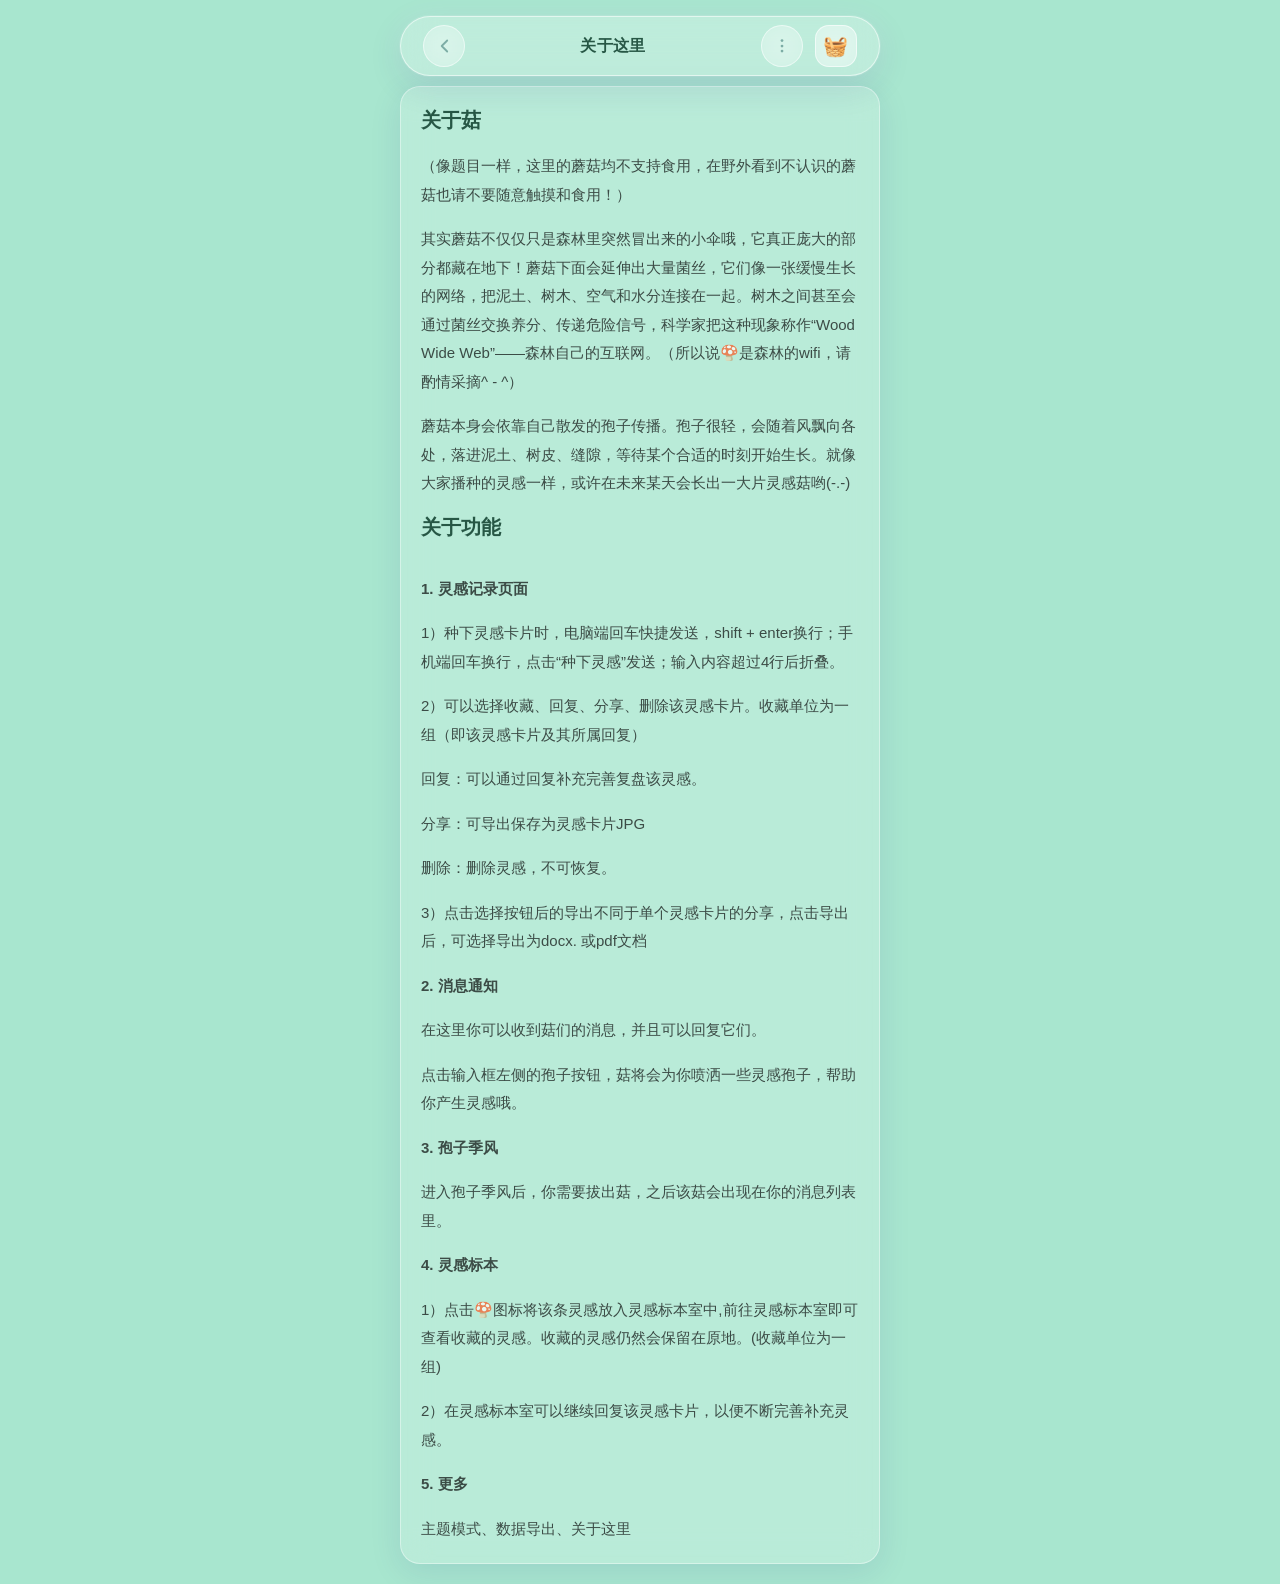
==== content-about-forest.html @ 81cb2e88 "Initial commit" ====
<!DOCTYPE html>
<html lang="zh-CN">
<head>
    <meta charset="UTF-8">
    <meta name="viewport" content="width=device-width, initial-scale=1.0">
    <title>请勿食用此蘑菇 - 关于这里</title>
    <script src="scripts/script-theme.js"></script>
    <link rel="stylesheet" href="styles/style-global.css">
    <link rel="stylesheet" href="styles/style-ideas.css">
    <link rel="stylesheet" href="styles/style-wave-transition.css?v=222">
</head>
<body data-back-href="content-ideas.html">
    <div class="topbar" id="topbar">
        <div class="topbar-left">
            <button class="topbar-btn" id="back-btn" aria-label="返回" type="button"><svg width="28" height="28" viewBox="0 0 48 48" fill="none" xmlns="http://www.w3.org/2000/svg" aria-hidden="true" focusable="false"><path d="M31 36L19 24L31 12" stroke="currentColor" stroke-width="4" stroke-linecap="round" stroke-linejoin="round"/></svg></button>
        </div>
        <div class="topbar-center">
            <div class="topbar-title">关于这里</div>
        </div>
        <div class="topbar-right">
            <button class="more-btn" id="more-btn" aria-label="更多" type="button"><span class="more-icon" aria-hidden="true"></span></button>
            <div class="basket-wrapper" id="basket-wrapper">
                <button class="basket-btn" id="basket-btn" aria-label="篮子" type="button">🧺</button>
                <div class="basket-menu" id="basket-menu">
                    <button class="basket-item" id="basket-messages" aria-label="消息通知" type="button">🔔<span class="green-dot" id="dot-messages"></span></button>
                    <button class="basket-item" id="basket-storm" aria-label="孢子季风" type="button">🌪️</button>
                    <button class="basket-item" id="basket-favorites" aria-label="灵感标本室" type="button">🍄</button>
                </div>
            </div>
        </div>
    </div>
    <div class="container glass-container about-container">
        <div class="about-title">关于菇</div>
        <div class="about-body">
            <div class="about-paragraph">（像题目一样，这里的蘑菇均不支持食用，在野外看到不认识的蘑菇也请不要随意触摸和食用！）</div>
            <div class="about-paragraph">其实蘑菇不仅仅只是森林里突然冒出来的小伞哦，它真正庞大的部分都藏在地下！蘑菇下面会延伸出大量菌丝，它们像一张缓慢生长的网络，把泥土、树木、空气和水分连接在一起。树木之间甚至会通过菌丝交换养分、传递危险信号，科学家把这种现象称作“Wood Wide Web”——森林自己的互联网。（所以说🍄是森林的wifi，请酌情采摘^ - ^）</div>
            <div class="about-paragraph">蘑菇本身会依靠自己散发的孢子传播。孢子很轻，会随着风飘向各处，落进泥土、树皮、缝隙，等待某个合适的时刻开始生长。就像大家播种的灵感一样，或许在未来某天会长出一大片灵感菇哟(-.-)</div>
            <div class="about-title">关于功能</div>
            <div class="about-paragraph"><strong>1. 灵感记录页面</strong></div>
            <div class="about-paragraph">1）种下灵感卡片时，电脑端回车快捷发送，shift + enter换行；手机端回车换行，点击“种下灵感”发送；输入内容超过4行后折叠。</div>
            <div class="about-paragraph">2）可以选择收藏、回复、分享、删除该灵感卡片。收藏单位为一组（即该灵感卡片及其所属回复）</div>
            <div class="about-paragraph">回复：可以通过回复补充完善复盘该灵感。</div>
            <div class="about-paragraph">分享：可导出保存为灵感卡片JPG</div>
            <div class="about-paragraph">删除：删除灵感，不可恢复。</div>
            <div class="about-paragraph">3）点击选择按钮后的导出不同于单个灵感卡片的分享，点击导出后，可选择导出为docx. 或pdf文档</div>
            <div class="about-paragraph"><strong>2. 消息通知</strong></div>
            <div class="about-paragraph">在这里你可以收到菇们的消息，并且可以回复它们。</div>
            <div class="about-paragraph">点击输入框左侧的孢子按钮，菇将会为你喷洒一些灵感孢子，帮助你产生灵感哦。</div>
            <div class="about-paragraph"><strong>3. 孢子季风</strong></div>
            <div class="about-paragraph">进入孢子季风后，你需要拔出菇，之后该菇会出现在你的消息列表里。</div>
            <div class="about-paragraph"><strong>4. 灵感标本</strong></div>
            <div class="about-paragraph">1）点击🍄图标将该条灵感放入灵感标本室中,前往灵感标本室即可查看收藏的灵感。收藏的灵感仍然会保留在原地。(收藏单位为一组)</div>
            <div class="about-paragraph">2）在灵感标本室可以继续回复该灵感卡片，以便不断完善补充灵感。</div>
            <div class="about-paragraph"><strong>5. 更多</strong></div>
            <div class="about-paragraph">主题模式、数据导出、关于这里</div>
        </div>
    </div>
    <div class="drawer-overlay" id="drawer-overlay"></div>
    <div class="drawer" id="drawer" aria-hidden="true">
        <div class="drawer-header">
            <div class="drawer-title">更多</div>
            <button class="drawer-close" id="drawer-close" aria-label="关闭" type="button">×</button>
        </div>
        <div class="drawer-content">
            <button class="drawer-item" type="button" data-drawer-action="theme">主题模式</button>
            <button class="drawer-item" type="button" data-drawer-action="export">数据导出</button>
            <button class="drawer-item" type="button" data-drawer-action="about">关于这里</button>
        </div>
        <div class="drawer-panel" id="drawer-panel"></div>
    </div>
    <script src="scripts/script-storage-api.js"></script>
    <script src="scripts/script-ideas-shell.js"></script>
    <script src="scripts/script-wave-transition.js?v=222"></script>
    <script src="scripts/script-transition.js"></script>
</body>
</html>
---- styles/style-global.css ----
@import url('variables.css');

html {
    background-color: var(--mint-green);
    -webkit-text-size-adjust: 100%;
    text-size-adjust: 100%;
}

* {
    box-sizing: border-box;
    margin: 0;
    padding: 0;
    -webkit-tap-highlight-color: transparent;
}

body {
    font-family: var(--font-family-base);
    background-color: var(--mint-green);
    color: var(--text-color);
    overflow-x: hidden;
    min-height: 100vh;
    display: flex;
    flex-direction: column;
    align-items: center;
}

@media (pointer: coarse) {
    input,
    textarea,
    select {
        font-size: 16px;
    }
}

@supports (-webkit-touch-callout: none) {
    input,
    textarea,
    select {
        font-size: 16px;
    }
}

.container {
    width: 100%;
    max-width: 480px; /* 移动端适配 */
    min-height: 100vh;
    padding: 20px;
    display: flex;
    flex-direction: column;
    align-items: center;
    justify-content: center;
    position: relative;
}

/* Glassmorphism utils */
.glass-container {
    background: var(--glass-bg);
    backdrop-filter: blur(10px);
    -webkit-backdrop-filter: blur(10px);
    border-radius: 20px;
    border: 1px solid var(--glass-border);
    box-shadow: var(--glass-shadow);
}

button {
    background: var(--glass-bg);
    border: 1px solid var(--glass-border);
    border-radius: 12px;
    padding: 10px 20px;
    font-size: 16px;
    cursor: pointer;
    backdrop-filter: blur(5px);
    -webkit-backdrop-filter: blur(5px);
    transition: all 0.3s ease;
    color: var(--text-color);
    font-weight: bold;
}

button:active {
    transform: scale(0.95);
}

button:focus,
a:focus,
input:focus,
textarea:focus {
    outline: none;
}

button:focus-visible,
a:focus-visible,
input:focus-visible,
textarea:focus-visible {
    outline: 2px solid rgba(255, 255, 255, 0.62);
    outline-offset: 2px;
}

.topbar {
    width: calc(100% - 40px);
    max-width: 480px;
    height: 60px;
    padding: 0 22px;
    margin: 16px 20px 10px 20px;
    display: flex;
    align-items: center;
    justify-content: space-between;
    border-radius: 999px;
    background: rgba(255, 255, 255, 0.26);
    border: 1px solid rgba(255, 255, 255, 0.55);
    backdrop-filter: blur(16px);
    -webkit-backdrop-filter: blur(16px);
    box-shadow: 0 10px 34px rgba(31, 38, 135, 0.12), 0 0 0 1px rgba(255, 255, 255, 0.12), 0 0 26px rgba(255, 255, 255, 0.18);
    position: sticky;
    top: 16px;
    z-index: 60;
}

.topbar-left,
.topbar-right {
    display: flex;
    align-items: center;
}

.topbar-center {
    display: flex;
    align-items: center;
    justify-content: center;
    flex: 1;
    min-width: 0;
}

.topbar-title {
    font-weight: 800;
    font-size: 15px;
    color: rgba(26, 74, 56, 0.92);
    letter-spacing: 0.02em;
    white-space: nowrap;
    overflow: hidden;
    text-overflow: ellipsis;
    padding: 0 10px;
}

.topbar-btn,
.more-btn {
    width: 42px;
    height: 42px;
    padding: 0;
    border-radius: 999px;
    display: flex;
    align-items: center;
    justify-content: center;
    font-size: 18px;
    background: rgba(255, 255, 255, 0.22);
    border: 1px solid rgba(255, 255, 255, 0.55);
    backdrop-filter: blur(12px);
    -webkit-backdrop-filter: blur(12px);
}

#back-btn {
    color: rgba(117, 167, 159, 0.92);
}

#back-btn svg {
    width: 22px;
    height: 22px;
    display: block;
}

html[data-theme="night"] .topbar {
    background: rgba(16, 34, 52, 0.24);
    border-color: rgba(255, 255, 255, 0.16);
    box-shadow: 0 10px 34px rgba(0, 0, 0, 0.22), 0 0 0 1px rgba(255, 255, 255, 0.06);
}

html[data-theme="night"] .topbar-title {
    color: rgba(236, 244, 240, 0.86);
}

html[data-theme="night"] .topbar-btn,
html[data-theme="night"] .more-btn {
    background: rgba(16, 34, 52, 0.22);
    border-color: rgba(255, 255, 255, 0.16);
    color: rgba(236, 244, 240, 0.88);
}

html[data-theme="night"] #back-btn {
    color: rgba(236, 244, 240, 0.88);
}

html[data-theme="night"] {
    --mint-green: #0e1d2d;
    --text-color: rgba(236, 244, 240, 0.92);
    --text-color-light: rgba(236, 244, 240, 0.6);
    --glass-bg: rgba(16, 34, 52, 0.38);
    --glass-border: rgba(255, 255, 255, 0.16);
    --glass-shadow: 0 8px 32px 0 rgba(0, 0, 0, 0.24);
    --transition-liquid: #173450;
    --dance-bg-1: #173450;
    --dance-bg-2: #102234;
    --dance-bg-3: #0e1d2d;
}

html.page-leaving body {
    opacity: 0;
    transition: opacity 180ms ease;
}

@media (prefers-reduced-motion: reduce) {
    html.page-leaving body {
        transition: none;
    }
}
---- styles/style-ideas.css ----
.header {
    width: 100%;
    max-width: 480px;
    display: flex;
    justify-content: space-between;
    align-items: center;
    padding: 20px;
    margin-bottom: 10px;
}

.header h2 {
    color: #1a4a38;
}

.topbar {
    width: calc(100% - 40px);
    max-width: 480px;
    height: 60px;
    padding: 0 22px;
    margin: 16px 20px 10px 20px;
    display: flex;
    align-items: center;
    justify-content: space-between;
    border-radius: 999px;
    background: rgba(255, 255, 255, 0.26);
    border: 1px solid rgba(255, 255, 255, 0.55);
    backdrop-filter: blur(16px);
    -webkit-backdrop-filter: blur(16px);
    box-shadow: 0 10px 34px rgba(31, 38, 135, 0.12), 0 0 0 1px rgba(255, 255, 255, 0.12), 0 0 26px rgba(255, 255, 255, 0.18);
    position: sticky;
    top: 16px;
    z-index: 60;
}

.topbar-left,
.topbar-right {
    display: flex;
    align-items: center;
}

.topbar-right {
    gap: 12px;
}

.topbar-center {
    display: flex;
    align-items: center;
    justify-content: center;
    flex: 1;
    min-width: 0;
}

.topbar-title {
    font-weight: 800;
    font-size: 16px;
    color: rgba(26, 74, 56, 0.92);
    letter-spacing: 0.02em;
    white-space: nowrap;
    overflow: hidden;
    text-overflow: ellipsis;
    padding: 0 10px;
}

body.chat-page .topbar-title {
    letter-spacing: 0.03em;
}

.topbar-btn,
.more-btn {
    width: 42px;
    height: 42px;
    padding: 0;
    border-radius: 999px;
    display: flex;
    align-items: center;
    justify-content: center;
    font-size: 18px;
    background: rgba(255, 255, 255, 0.22);
    border: 1px solid rgba(255, 255, 255, 0.55);
    backdrop-filter: blur(12px);
    -webkit-backdrop-filter: blur(12px);
}

.more-btn {
    font-size: 22px;
    line-height: 0;
    color: rgba(117, 167, 159, 0.92);
}

.more-icon {
    width: 22px;
    height: 22px;
    display: block;
    background-color: currentColor;
    -webkit-mask: url('../icons/more-one.svg') center / contain no-repeat;
    mask: url('../icons/more-one.svg') center / contain no-repeat;
}

.container.glass-container {
    flex: 1;
    justify-content: flex-start;
    padding: 20px;
    margin: 0 20px 20px 20px;
    width: calc(100% - 40px);
    min-height: calc(100vh - 100px);
    background: rgba(255, 255, 255, 0.2);
    backdrop-filter: blur(15px);
    -webkit-backdrop-filter: blur(15px);
    border: 1px solid rgba(255, 255, 255, 0.4);
    box-shadow: 0 8px 32px 0 rgba(31, 38, 135, 0.1);
}

.input-section {
    width: 100%;
    display: flex;
    flex-direction: column;
    gap: 15px;
    margin-bottom: 24px;
}

.ideas-toolbar {
    width: 100%;
    display: flex;
    align-items: center;
    gap: 12px;
    margin-top: -8px;
    margin-bottom: 12px;
}

.toolbar-left {
    display: flex;
    align-items: center;
    gap: 10px;
}

.toolbar-left[hidden] {
    display: none;
}

.toolbar-spacer {
    flex: 1;
}

.toolbar-btn {
    padding: 9px 13px;
    border-radius: 999px;
    background: rgba(255, 255, 255, 0.22);
    border: 1px solid rgba(255, 255, 255, 0.55);
    backdrop-filter: blur(12px);
    -webkit-backdrop-filter: blur(12px);
    font-size: 12px;
    font-weight: 800;
    color: rgba(26, 74, 56, 0.92);
    box-shadow: 0 8px 26px rgba(31, 38, 135, 0.12), 0 0 0 1px rgba(255, 255, 255, 0.12);
}

.toolbar-btn:active {
    transform: scale(0.985);
}

.toolbar-btn.danger {
    color: rgba(148, 32, 32, 0.9);
    border-color: rgba(255, 255, 255, 0.6);
}

textarea {
    width: 100%;
    height: 100px;
    border-radius: 15px;
    padding: 15px;
    border: 1px solid rgba(255, 255, 255, 0.6);
    background: rgba(255, 255, 255, 0.3);
    backdrop-filter: blur(10px);
    -webkit-backdrop-filter: blur(10px);
    font-size: 16px;
    color: var(--text-color);
    resize: none;
    outline: none;
    transition: background 0.3s ease, border-color 0.3s ease, box-shadow 0.3s ease;
}

textarea::placeholder {
    font-size: 14px;
}

textarea:focus {
    background: rgba(255, 255, 255, 0.5);
    border-color: rgba(255, 255, 255, 0.9);
    box-shadow: 0 0 15px rgba(255, 255, 255, 0.3);
}

#submit-btn {
    background: rgba(255, 255, 255, 0.4);
    color: rgba(26, 74, 56, 0.72);
    border: 1px solid rgba(255, 255, 255, 0.6);
    backdrop-filter: blur(5px);
    -webkit-backdrop-filter: blur(5px);
    padding: 12px;
    border-radius: 12px;
    font-size: 15px;
    font-weight: 800;
    transition: background 0.3s ease;
}

#submit-btn:hover {
    background: rgba(255, 255, 255, 0.6);
}

.ideas-list {
    width: 100%;
    display: flex;
    flex-direction: column;
    gap: 15px;
}

.idea-group {
    width: 100%;
    display: flex;
    align-items: stretch;
    gap: 0;
}

.idea-select {
    width: 0;
    flex: 0 0 0;
    display: flex;
    align-items: flex-start;
    justify-content: center;
    padding-top: 0;
    overflow: hidden;
    pointer-events: none;
}

.idea-select-btn {
    width: 22px;
    height: 22px;
    border-radius: 6px;
    border: 2px solid rgba(255, 255, 255, 0.7);
    background: transparent;
    cursor: pointer;
    padding: 0;
    margin-top: 15px;
    display: none;
    align-items: center;
    justify-content: center;
    transition: border-color 0.2s ease, background 0.2s ease, transform 0.2s ease;
    position: relative;
}

body.selection-mode .idea-select-btn {
    display: flex;
}

body.selection-mode .idea-group {
    gap: 10px;
}

body.selection-mode .idea-select {
    width: 28px;
    flex: 0 0 28px;
    padding-top: 18px;
    pointer-events: auto;
}

.idea-group.selected .idea-card {
    opacity: 0.55;
}

.idea-group.selected .idea-select-btn {
    border-color: rgba(39, 229, 139, 0.75);
    background: rgba(39, 229, 139, 0.18);
}

.idea-group.selected .idea-select-btn::after {
    content: '';
    position: absolute;
    width: 5px;
    height: 10px;
    border: solid rgba(26, 74, 56, 0.85);
    border-width: 0 2px 2px 0;
    transform: rotate(45deg);
    margin-top: -2px;
}

.idea-card {
    width: 100%;
    box-sizing: border-box;
    background: rgba(255, 255, 255, 0.4);
    backdrop-filter: blur(12px);
    -webkit-backdrop-filter: blur(12px);
    border-radius: 15px;
    padding: 15px;
    border: 1px solid rgba(255, 255, 255, 0.6);
    border-top: 1px solid rgba(255, 255, 255, 0.9);
    border-left: 1px solid rgba(255, 255, 255, 0.9);
    box-shadow: 0 4px 15px rgba(0, 0, 0, 0.05);
    animation: slideDown 0.4s ease-out;
    transition: background 0.3s ease, transform 0.3s ease, box-shadow 0.3s ease;
    display: flex;
    flex-direction: column;
    gap: 8px;
}

.idea-card:hover {
    background: rgba(255, 255, 255, 0.6);
    box-shadow: 0 6px 20px rgba(0, 0, 0, 0.1);
}

.idea-text {
    font-size: 14px;
    line-height: 1.5;
    margin-bottom: 4px;
    display: -webkit-box;
    -webkit-line-clamp: 4;
    -webkit-box-orient: vertical;
    overflow: hidden;
    text-overflow: ellipsis;
    white-space: pre-wrap;
    word-break: break-word;
}

.idea-text.expanded {
    -webkit-line-clamp: unset;
}

.expand-btn {
    background: none;
    border: none;
    color: #2e7d32;
    font-size: 14px;
    padding: 0;
    cursor: pointer;
    font-weight: bold;
    display: none;
    align-self: flex-start;
    box-shadow: none;
    backdrop-filter: none;
    -webkit-backdrop-filter: none;
}

.has-overflow > .idea-content > .expand-btn,
.idea-card.has-overflow > .expand-btn {
    display: block;
}

.idea-meta {
    display: flex;
    justify-content: space-between;
    align-items: center;
    margin-top: 5px;
}

.idea-actions {
    display: flex;
    gap: 12px;
}

.action-btn {
    background: none;
    border: none;
    font-size: 16px;
    cursor: pointer;
    opacity: 0.6;
    transition: opacity 0.2s, transform 0.2s;
    padding: 0;
    box-shadow: none;
    backdrop-filter: none;
    -webkit-backdrop-filter: none;
}

.action-btn:hover {
    opacity: 1;
}

.action-btn.favorite:not(.active):hover {
    opacity: 0.6;
}

@media (hover: hover) and (pointer: fine) {
    .idea-card:hover {
        transform: translateY(-2px);
    }

    .action-btn:hover {
        transform: scale(1.1);
    }
}

.action-btn.favorite.active {
    opacity: 1;
}

.idea-time {
    font-size: 12px;
    color: #666;
}

/* Replies section */
.replies-list {
    display: flex;
    flex-direction: column;
    gap: 10px;
    margin-top: 10px;
    padding-left: 15px;
    border-left: 2px solid rgba(255, 255, 255, 0.4);
}

.reply-input-wrapper {
    display: flex;
    gap: 10px;
    margin-top: 10px;
    align-items: flex-start;
}

.reply-input-wrapper textarea {
    height: 40px;
    min-height: 40px;
    padding: 8px 12px;
    font-size: 14px;
}

@supports (-webkit-touch-callout: none) {
    .reply-input-wrapper textarea {
        font-size: 16px;
    }
}

.reply-input-wrapper textarea::placeholder {
    font-size: 13px;
    color: rgba(26, 74, 56, 0.48);
}

.reply-input-wrapper button {
    display: flex;
    align-items: center;
    justify-content: center;
    background: rgba(255, 255, 255, 0.4);
    border: 1px solid rgba(255, 255, 255, 0.6);
    border-radius: 10px;
    padding: 8px 12px;
    cursor: pointer;
    font-size: 13px;
    font-weight: 650;
    color: rgba(26, 74, 56, 0.72);
    white-space: nowrap;
}

.reply-input-wrapper button:hover {
    background: rgba(255, 255, 255, 0.6);
}

.idea-item {
    display: flex;
    flex-direction: column;
}

.idea-content {
    display: flex;
    flex-direction: column;
    gap: 4px;
}

@keyframes slideDown {
    from { opacity: 0; transform: translateY(-20px); }
    to { opacity: 1; transform: translateY(0); }
}


.header-actions {
    display: flex;
    align-items: center;
    gap: 12px;
}

.basket-wrapper {
    position: relative;
    display: flex;
    align-items: center;
    justify-content: center;
    z-index: 20;
}

.basket-btn {
    width: 42px;
    height: 42px;
    padding: 0;
    border-radius: 14px;
    display: flex;
    align-items: center;
    justify-content: center;
    font-size: 20px;
    background: rgba(255, 255, 255, 0.35);
    border: 1px solid rgba(255, 255, 255, 0.6);
    backdrop-filter: blur(12px);
    -webkit-backdrop-filter: blur(12px);
}

.basket-btn.basket-pulse {
    animation: basketPulse 1.2s infinite;
}

@keyframes basketPulse {
    0%, 100% { transform: translateY(0); opacity: 1; }
    50% { transform: translateY(-6px); opacity: 0.75; }
}

.basket-menu {
    position: absolute;
    top: 52px;
    right: 0;
    display: flex;
    flex-direction: column;
    gap: 0;
    padding: 0;
    border-radius: 18px;
    background: rgba(255, 255, 255, 0.28);
    border: 1px solid rgba(255, 255, 255, 0.55);
    backdrop-filter: blur(14px);
    -webkit-backdrop-filter: blur(14px);
    overflow: hidden;
    z-index: 30;
    opacity: 0;
    transform: translateY(-6px) scale(0.96);
    pointer-events: none;
    transition: opacity 0.25s cubic-bezier(0.2, 0.85, 0.25, 1), transform 0.25s cubic-bezier(0.2, 0.85, 0.25, 1);
}

.basket-menu.open {
    opacity: 1;
    transform: translateY(0) scale(1);
    pointer-events: auto;
}

.basket-item {
    width: 44px;
    height: 44px;
    padding: 0;
    border-radius: 0;
    display: flex;
    align-items: center;
    justify-content: center;
    font-size: 18px;
    position: relative;
    background: rgba(255, 255, 255, 0);
    border: none;
    backdrop-filter: none;
    -webkit-backdrop-filter: none;
    box-shadow: none;
}

.basket-item:hover {
    background: rgba(255, 255, 255, 0.22);
}

.basket-item + .basket-item {
    border-top: 1px solid rgba(255, 255, 255, 0.35);
}

.basket-item:first-child {
    border-top-left-radius: 18px;
    border-top-right-radius: 18px;
}

.basket-item:last-child {
    border-bottom-left-radius: 18px;
    border-bottom-right-radius: 18px;
}

.green-dot {
    position: absolute;
    top: 6px;
    right: 6px;
    width: 10px;
    height: 10px;
    border-radius: 50%;
    background: #27e58b;
    border: 2px solid rgba(255, 255, 255, 0.8);
    box-shadow: 0 0 10px rgba(39, 229, 139, 0.65);
    display: none;
    animation: greenBlink 1s infinite;
}

.green-dot.show {
    display: block;
}

@keyframes greenBlink {
    0%, 100% { opacity: 0.35; transform: scale(0.95); }
    50% { opacity: 1; transform: scale(1); }
}

.export-overlay {
    position: fixed;
    inset: 0;
    background: rgba(10, 20, 18, 0.14);
    backdrop-filter: blur(2px);
    -webkit-backdrop-filter: blur(2px);
    display: none;
    align-items: center;
    justify-content: center;
    opacity: 0;
    pointer-events: none;
    transition: opacity 0.25s ease;
    z-index: 95;
}

.export-overlay.open {
    display: flex;
    opacity: 1;
    pointer-events: auto;
}

.export-modal {
    width: min(340px, calc(100vw - 44px));
    padding: 16px 16px 14px 16px;
    border-radius: 22px;
    background: rgba(255, 255, 255, 0.22);
    border: 1px solid rgba(255, 255, 255, 0.55);
    backdrop-filter: blur(18px);
    -webkit-backdrop-filter: blur(18px);
    box-shadow: 0 18px 60px rgba(31, 38, 135, 0.18), 0 0 0 1px rgba(255, 255, 255, 0.12);
}

.export-title {
    font-weight: 900;
    font-size: 15px;
    color: rgba(26, 74, 56, 0.92);
    text-align: center;
    margin-bottom: 12px;
}

.export-actions {
    display: flex;
    gap: 10px;
}

.export-action-btn {
    flex: 1;
    padding: 12px 12px;
    border-radius: 16px;
    background: rgba(255, 255, 255, 0.22);
    border: 1px solid rgba(255, 255, 255, 0.55);
    font-size: 14px;
    font-weight: 900;
    color: rgba(26, 74, 56, 0.92);
}

.export-action-btn.cancel {
    opacity: 0.75;
}

.export-action-btn:active {
    transform: scale(0.985);
}

.drawer-overlay {
    position: fixed;
    inset: 0;
    background: rgba(10, 20, 18, 0.14);
    backdrop-filter: blur(2px);
    -webkit-backdrop-filter: blur(2px);
    opacity: 0;
    pointer-events: none;
    transition: opacity 0.25s ease;
    z-index: 80;
}

.drawer-overlay.open {
    opacity: 1;
    pointer-events: auto;
}

.drawer {
    position: fixed;
    top: 16px;
    right: 16px;
    bottom: 16px;
    width: min(340px, calc(100vw - 32px));
    background: rgba(255, 255, 255, 0.22);
    border: 1px solid rgba(255, 255, 255, 0.55);
    border-radius: 26px;
    backdrop-filter: blur(18px);
    -webkit-backdrop-filter: blur(18px);
    box-shadow: 0 18px 60px rgba(31, 38, 135, 0.18), 0 0 0 1px rgba(255, 255, 255, 0.12);
    transform: translateX(16px);
    opacity: 0;
    pointer-events: none;
    transition: transform 0.32s cubic-bezier(0.2, 0.85, 0.25, 1), opacity 0.22s ease;
    z-index: 90;
    display: flex;
    flex-direction: column;
    overflow: hidden;
}

.drawer.open {
    transform: translateX(0);
    opacity: 1;
    pointer-events: auto;
}

.drawer-header {
    display: flex;
    align-items: center;
    justify-content: space-between;
    padding: 18px 18px 12px 18px;
}

.drawer-title {
    font-weight: 900;
    font-size: 16px;
    color: rgba(26, 74, 56, 0.92);
}

.drawer-close {
    width: 38px;
    height: 38px;
    padding: 0;
    border-radius: 999px;
    display: flex;
    align-items: center;
    justify-content: center;
    font-size: 20px;
    background: rgba(255, 255, 255, 0.16);
    border: 1px solid rgba(255, 255, 255, 0.45);
}

.drawer-content {
    display: flex;
    flex-direction: column;
    gap: 10px;
    padding: 10px 14px 14px 14px;
}

.drawer-item {
    width: 100%;
    display: flex;
    justify-content: space-between;
    align-items: center;
    padding: 14px 14px;
    border-radius: 18px;
    background: rgba(255, 255, 255, 0.18);
    border: 1px solid rgba(255, 255, 255, 0.45);
    text-align: left;
    font-weight: 800;
    font-size: 14px;
    color: rgba(26, 74, 56, 0.92);
}

.drawer-item:active {
    transform: scale(0.985);
}

.drawer-panel {
    margin: 0 14px 14px 14px;
    padding: 14px;
    border-radius: 18px;
    background: rgba(255, 255, 255, 0.16);
    border: 1px solid rgba(255, 255, 255, 0.42);
    display: none;
}

.drawer-content .drawer-panel {
    margin: 0;
}

.drawer-panel.open {
    display: block;
}

.panel-title {
    font-weight: 900;
    color: rgba(26, 74, 56, 0.92);
    margin-bottom: 8px;
}

.panel-sub {
    font-size: 12px;
    line-height: 1.4;
    color: rgba(0, 0, 0, 0.55);
    margin-bottom: 12px;
}

.panel-options {
    display: flex;
    flex-wrap: wrap;
    gap: 10px;
}

.panel-option {
    padding: 10px 12px;
    border-radius: 999px;
    background: rgba(255, 255, 255, 0.22);
    border: 1px solid rgba(255, 255, 255, 0.5);
    font-size: 13px;
    font-weight: 800;
}

.panel-option.active {
    background: rgba(39, 229, 139, 0.18);
    border-color: rgba(39, 229, 139, 0.38);
    box-shadow: 0 0 0 1px rgba(39, 229, 139, 0.18), 0 0 16px rgba(39, 229, 139, 0.18);
}

html[data-theme="night"] body {
    background-color: #0e1d2d;
    color: rgba(236, 244, 240, 0.92);
}

html[data-theme="night"] .topbar-title,
html[data-theme="night"] .drawer-title,
html[data-theme="night"] .panel-title,
html[data-theme="night"] .drawer-item {
    color: rgba(236, 244, 240, 0.92);
}

html[data-theme="night"] .panel-sub {
    color: rgba(236, 244, 240, 0.6);
}

html[data-theme="night"] .topbar,
html[data-theme="night"] .container.glass-container,
html[data-theme="night"] .drawer,
html[data-theme="night"] .drawer-panel,
html[data-theme="night"] .basket-menu,
html[data-theme="night"] .export-modal,
html[data-theme="night"] .sms-item,
html[data-theme="night"] .idea-card,
html[data-theme="night"] .empty-state {
    background: rgba(16, 34, 52, 0.28);
    border-color: rgba(255, 255, 255, 0.16);
    box-shadow: 0 14px 44px rgba(0, 0, 0, 0.22), 0 0 0 1px rgba(255, 255, 255, 0.08);
}

html[data-theme="night"] .empty-state {
    color: rgba(236, 244, 240, 0.76);
}

html[data-theme="night"] .topbar-btn,
html[data-theme="night"] .more-btn,
html[data-theme="night"] .basket-btn,
html[data-theme="night"] .toolbar-btn,
html[data-theme="night"] .drawer-close,
html[data-theme="night"] .drawer-item,
html[data-theme="night"] .panel-option,
html[data-theme="night"] #submit-btn,
html[data-theme="night"] .export-action-btn,
html[data-theme="night"] .reply-input-wrapper button {
    background: rgba(16, 34, 52, 0.34);
    border-color: rgba(255, 255, 255, 0.16);
    color: rgba(236, 244, 240, 0.92);
}

html[data-theme="night"] textarea {
    background: rgba(16, 34, 52, 0.24);
    border-color: rgba(255, 255, 255, 0.18);
    color: rgba(236, 244, 240, 0.92);
}

html[data-theme="night"] textarea:focus {
    background: rgba(16, 34, 52, 0.32);
    border-color: rgba(255, 255, 255, 0.26);
    box-shadow: 0 0 15px rgba(0, 0, 0, 0.24);
}

html[data-theme="night"] textarea::placeholder {
    color: rgba(236, 244, 240, 0.55);
}

html[data-theme="night"] .reply-input-wrapper textarea::placeholder {
    font-size: 13px;
    color: rgba(236, 244, 240, 0.42);
}

html[data-theme="night"] .toolbar-btn.danger {
    color: rgba(255, 175, 175, 0.92);
}

html[data-theme="night"] .basket-item + .basket-item {
    border-top-color: rgba(255, 255, 255, 0.12);
}

html[data-theme="night"] .drawer-overlay,
html[data-theme="night"] .export-overlay {
    background: rgba(0, 0, 0, 0.34);
}

html[data-theme="night"] .idea-time {
    color: rgba(236, 244, 240, 0.55);
}

@media (hover: hover) and (pointer: fine) {
    html[data-theme="night"] .basket-item:hover {
        background: rgba(255, 255, 255, 0.08);
    }

    html[data-theme="night"] .idea-card:hover {
        background: rgba(16, 34, 52, 0.36);
        box-shadow: 0 16px 52px rgba(0, 0, 0, 0.26), 0 0 0 1px rgba(255, 255, 255, 0.1);
    }
}

html[data-theme="night"] .sms-title {
    color: rgba(236, 244, 240, 0.86);
}

html[data-theme="night"] .sms-avatar-fallback {
    color: rgba(236, 244, 240, 0.92);
}

html[data-theme="night"] .sms-preview,
html[data-theme="night"] .sms-time {
    color: rgba(236, 244, 240, 0.62);
}

html[data-motion="reduced"] * {
    transition-duration: 0.001ms !important;
    animation-duration: 0.001ms !important;
    animation-iteration-count: 1 !important;
}

.page-header {
    width: 100%;
    max-width: 480px;
    display: flex;
    justify-content: space-between;
    align-items: center;
    padding: 20px;
    margin-bottom: 10px;
}

.page-header h2 {
    color: #1a4a38;
}

.back-btn {
    width: 42px;
    height: 42px;
    padding: 0;
    border-radius: 14px;
    display: flex;
    align-items: center;
    justify-content: center;
    font-size: 18px;
    background: rgba(255, 255, 255, 0.35);
    border: 1px solid rgba(255, 255, 255, 0.6);
    backdrop-filter: blur(12px);
    -webkit-backdrop-filter: blur(12px);
}

.sms-list {
    width: 100%;
    display: flex;
    flex-direction: column;
    gap: 12px;
}

.sms-item {
    width: 100%;
    display: flex;
    justify-content: space-between;
    gap: 12px;
    padding: 14px;
    border-radius: 16px;
    background: rgba(255, 255, 255, 0.28);
    border: 1px solid rgba(255, 255, 255, 0.55);
    backdrop-filter: blur(14px);
    -webkit-backdrop-filter: blur(14px);
    cursor: pointer;
    position: relative;
    align-items: center;
}

.sms-avatar {
    width: 44px;
    height: 44px;
    border-radius: 50%;
    overflow: hidden;
    flex: 0 0 44px;
    display: flex;
    align-items: center;
    justify-content: center;
    background: rgba(255, 255, 255, 0.35);
    border: 1px solid rgba(255, 255, 255, 0.65);
    box-shadow: 0 10px 26px rgba(31, 38, 135, 0.12), 0 0 0 1px rgba(255, 255, 255, 0.12);
    position: relative;
    line-height: 0;
}

.sms-avatar-img {
    position: absolute;
    inset: 0;
    width: 100%;
    height: 100%;
    object-fit: cover;
    object-position: center;
    display: block;
}

.sms-avatar-fallback {
    position: absolute;
    inset: 0;
    width: 100%;
    height: 100%;
    display: flex;
    align-items: center;
    justify-content: center;
    font-weight: 900;
    font-size: 16px;
    color: rgba(26, 74, 56, 0.9);
    letter-spacing: 0.02em;
}

.sms-content {
    flex: 1;
    min-width: 0;
    display: flex;
    align-items: center;
    justify-content: space-between;
    gap: 12px;
}

.sms-main {
    display: flex;
    flex-direction: column;
    gap: 6px;
    flex: 1;
    min-width: 0;
}

.sms-title {
    font-size: 14px;
    font-weight: 750;
    color: rgba(26, 74, 56, 0.78);
}

.sms-preview {
    font-size: 13px;
    color: rgba(0, 0, 0, 0.55);
    white-space: nowrap;
    overflow: hidden;
    text-overflow: ellipsis;
}

.sms-meta {
    display: flex;
    flex-direction: column;
    align-items: flex-end;
    gap: 8px;
}

.sms-time {
    font-size: 12px;
    color: rgba(0, 0, 0, 0.45);
}

.sms-unread-dot {
    width: 10px;
    height: 10px;
    border-radius: 50%;
    background: #27e58b;
    border: 2px solid rgba(255, 255, 255, 0.8);
    box-shadow: 0 0 10px rgba(39, 229, 139, 0.65);
    display: none;
    animation: greenBlink 1s infinite;
}

.sms-unread-dot.show {
    display: block;
}

.chat-wrap {
    width: 100%;
    display: flex;
    flex-direction: column;
    gap: 12px;
}

.chat-bubble {
    max-width: 82%;
    padding: 12px 14px;
    border-radius: 16px;
    background: rgba(255, 255, 255, 0.35);
    border: 1px solid rgba(255, 255, 255, 0.6);
    backdrop-filter: blur(14px);
    -webkit-backdrop-filter: blur(14px);
    line-height: 1.5;
    white-space: pre-wrap;
    word-break: break-word;
}

.chat-bubble.inbound {
    align-self: flex-start;
}

.empty-state {
    width: 100%;
    padding: 28px 16px;
    border-radius: 16px;
    text-align: center;
    color: rgba(0, 0, 0, 0.55);
    background: rgba(255, 255, 255, 0.22);
    border: 1px solid rgba(255, 255, 255, 0.5);
    backdrop-filter: blur(14px);
    -webkit-backdrop-filter: blur(14px);
}

body.chat-page {
    background-color: var(--mint-green);
}

html[data-theme="night"] body.chat-page {
    background-color: #0e1d2d;
}

html[data-theme="night"] body.chat-page .chat-bubble {
    --bubble-bg: rgba(16, 34, 52, 0.78);
    --bubble-border: rgba(255, 255, 255, 0.14);
    box-shadow: 0 10px 18px rgba(0, 0, 0, 0.2);
    color: rgba(236, 244, 240, 0.92);
}

html[data-theme="night"] body.chat-page .chat-bubble.outbound {
    --bubble-bg: rgba(106, 155, 204, 0.46);
    --bubble-border: rgba(255, 255, 255, 0.14);
}

html[data-theme="night"] body.chat-page .chat-time {
    color: rgba(236, 244, 240, 0.56);
}

html[data-theme="night"] body.chat-page .chat-jump-link {
    color: rgba(145, 198, 255, 0.95);
}

html[data-theme="night"] body.chat-page .chat-inputbar-inner {
    background: rgba(16, 34, 52, 0.82);
    border-color: rgba(255, 255, 255, 0.14);
    box-shadow: 0 18px 42px rgba(0, 0, 0, 0.26);
}

html[data-theme="night"] body.chat-page .chat-inputbar-inner:focus-within {
    border-color: rgba(145, 198, 255, 0.38);
    box-shadow: 0 18px 42px rgba(0, 0, 0, 0.26), 0 0 0 3px rgba(145, 198, 255, 0.14);
}

html[data-theme="night"] body.chat-page .chat-input {
    color: rgba(236, 244, 240, 0.92);
}

html[data-theme="night"] body.chat-page .chat-input::placeholder {
    color: rgba(236, 244, 240, 0.56);
}

html[data-theme="night"] body.chat-page .chat-send {
    background: rgba(255, 255, 255, 0.08);
    border-color: rgba(255, 255, 255, 0.14);
    color: rgba(236, 244, 240, 0.92);
}

html[data-theme="night"] body.chat-page .spore-btn {
    background: rgba(255, 255, 255, 0.08);
    border-color: rgba(255, 255, 255, 0.14);
}

body.chat-page .chat-container {
    background: rgba(255, 255, 255, 0.2);
    border: 1px solid rgba(255, 255, 255, 0.4);
    box-shadow: 0 8px 32px 0 rgba(31, 38, 135, 0.1);
    backdrop-filter: blur(15px);
    -webkit-backdrop-filter: blur(15px);
    justify-content: flex-start;
    align-items: stretch;
    padding: 16px 16px var(--chat-inputbar-space, 110px) 16px;
    min-height: calc(100vh - 120px);
}

body.chat-page .chat-wrap {
    gap: 14px;
}

body.chat-page .chat-item {
    display: flex;
    flex-direction: column;
    gap: 6px;
    max-width: 82%;
    scroll-margin-bottom: var(--chat-inputbar-space, 110px);
}

body.chat-page .chat-item.inbound {
    align-self: flex-start;
}

body.chat-page .chat-item.outbound {
    align-self: flex-end;
}

body.chat-page .chat-bubble {
    display: inline-block;
    width: fit-content;
    max-width: 100%;
    border-radius: 18px;
    padding: 10px 12px;
    font-size: 16px;
    line-height: 1.65;
    letter-spacing: 0.01em;
    --bubble-bg: #ffffff;
    --bubble-border: rgba(0, 0, 0, 0.08);
    background: var(--bubble-bg);
    border: 1px solid var(--bubble-border);
    box-shadow: 0 10px 18px rgba(0, 0, 0, 0.05);
    backdrop-filter: none;
    -webkit-backdrop-filter: none;
    position: relative;
    z-index: 0;
}

body.chat-page .chat-bubble.inbound {
    padding-left: 12px;
}

body.chat-page .chat-bubble.outbound {
    --bubble-bg: #dfffc8;
    --bubble-border: rgba(0, 0, 0, 0.06);
    padding-right: 12px;
}

body.chat-page .chat-jump-link {
    padding: 0;
    border: 0;
    background: transparent;
    color: #2a66ff;
    font: inherit;
    cursor: pointer;
    text-decoration: underline;
    text-underline-offset: 2px;
}

body.chat-page .chat-jump-link:active {
    opacity: 0.75;
}

body.chat-page .chat-time {
    font-size: 11px;
    color: rgba(0, 0, 0, 0.38);
    letter-spacing: 0.01em;
}

body.chat-page .chat-time.outbound {
    align-self: flex-end;
}

body.chat-page .chat-time.inbound {
    align-self: flex-start;
}

body.chat-page .chat-inputbar {
    position: fixed;
    left: 20px;
    right: 20px;
    bottom: calc(14px + env(safe-area-inset-bottom, 0px) + var(--keyboard-offset, 0px));
    width: auto;
    max-width: 480px;
    margin: 0 auto;
    transform: none;
    z-index: 120;
}

body.chat-page .chat-inputbar-inner {
    display: flex;
    align-items: flex-end;
    gap: 10px;
    padding: 10px 12px;
    border-radius: 999px;
    background: rgba(255, 255, 255, 0.22);
    border: 1px solid rgba(255, 255, 255, 0.55);
    backdrop-filter: blur(18px);
    -webkit-backdrop-filter: blur(18px);
    box-shadow: 0 16px 34px rgba(31, 38, 135, 0.12), 0 0 0 1px rgba(255, 255, 255, 0.12);
}

body.chat-page .chat-inputbar-inner:focus-within {
    border-color: rgba(255, 255, 255, 0.86);
    box-shadow: 0 16px 34px rgba(31, 38, 135, 0.12), 0 0 0 1px rgba(255, 255, 255, 0.16), 0 0 0 3px rgba(106, 155, 204, 0.18);
}

body.chat-page .chat-input {
    flex: 1;
    border: none;
    outline: none;
    font-size: 16px;
    letter-spacing: 0.01em;
    background: transparent;
    color: rgba(0, 0, 0, 0.82);
    padding: 6px 6px;
    min-width: 0;
    height: 24px;
    min-height: 24px;
    resize: none;
    overflow: hidden;
    line-height: 1.6;
    max-height: 120px;
}

body.chat-page .chat-send {
    width: 42px;
    height: 42px;
    padding: 0;
    border-radius: 999px;
    display: flex;
    align-items: center;
    justify-content: center;
    align-self: flex-end;
    background: rgba(255, 255, 255, 0.18);
    border: 1px solid rgba(255, 255, 255, 0.45);
    box-shadow: none;
    backdrop-filter: blur(12px);
    -webkit-backdrop-filter: blur(12px);
}

.send-icon {
    width: 22px;
    height: 22px;
    display: block;
}

body.chat-page .chat-send:focus-visible,
body.chat-page .spore-btn:focus-visible {
    outline: 2px solid rgba(106, 155, 204, 0.75);
    outline-offset: 2px;
}

body.chat-page .spore-btn {
    width: 42px;
    height: 42px;
    padding: 0;
    border-radius: 999px;
    display: flex;
    align-items: center;
    justify-content: center;
    background: rgba(255, 255, 255, 0.18);
    border: 1px solid rgba(255, 255, 255, 0.45);
    box-shadow: none;
    backdrop-filter: blur(12px);
    -webkit-backdrop-filter: blur(12px);
    font-size: 18px;
    line-height: 1;
}

body.chat-page .spore-overlay {
    position: fixed;
    inset: 0;
    width: 100%;
    height: 100%;
    pointer-events: none;
    opacity: 0;
    transition: opacity 0.18s ease;
    z-index: 10010;
}

body.chat-page .spore-overlay.active {
    opacity: 1;
}

.about-container {
    padding: 42px 26px 40px 26px;
    min-height: calc(100vh - 160px);
    justify-content: flex-start;
}

.about-title {
    width: 100%;
    font-weight: 900;
    font-size: 20px;
    color: rgba(26, 74, 56, 0.92);
    margin-bottom: 18px;
}

.about-body {
    width: 100%;
    display: flex;
    flex-direction: column;
    gap: 16px;
}

.about-paragraph {
    font-size: 15px;
    line-height: 1.9;
    color: rgba(0, 0, 0, 0.68);
}

html[data-theme="night"] .about-title {
    color: rgba(236, 244, 240, 0.92);
}

html[data-theme="night"] .about-paragraph {
    color: rgba(236, 244, 240, 0.76);
}
---- styles/style-wave-transition.css ----
.liquid {
  position: fixed;
  left: -15%;
  top: -160vh;
  width: 130%;
  height: 160vh;
  background: var(--transition-liquid, #56bbb9);
  border-bottom-left-radius: 44% 18%;
  border-bottom-right-radius: 56% 20%;
  z-index: 9999;
  transform: translate3d(0, 0, 0);
  will-change: transform;
  pointer-events: none;
  transition: transform 0.95s cubic-bezier(0.22, 1, 0.36, 1);
}

.liquid.active {
  transform: translateY(160vh);
}

.liquid[data-dir="up"] {
  top: auto;
  bottom: -160vh;
  border-bottom-left-radius: 0;
  border-bottom-right-radius: 0;
  border-top-left-radius: 44% 18%;
  border-top-right-radius: 56% 20%;
}

.liquid[data-dir="up"].active {
  transform: translateY(-160vh);
}
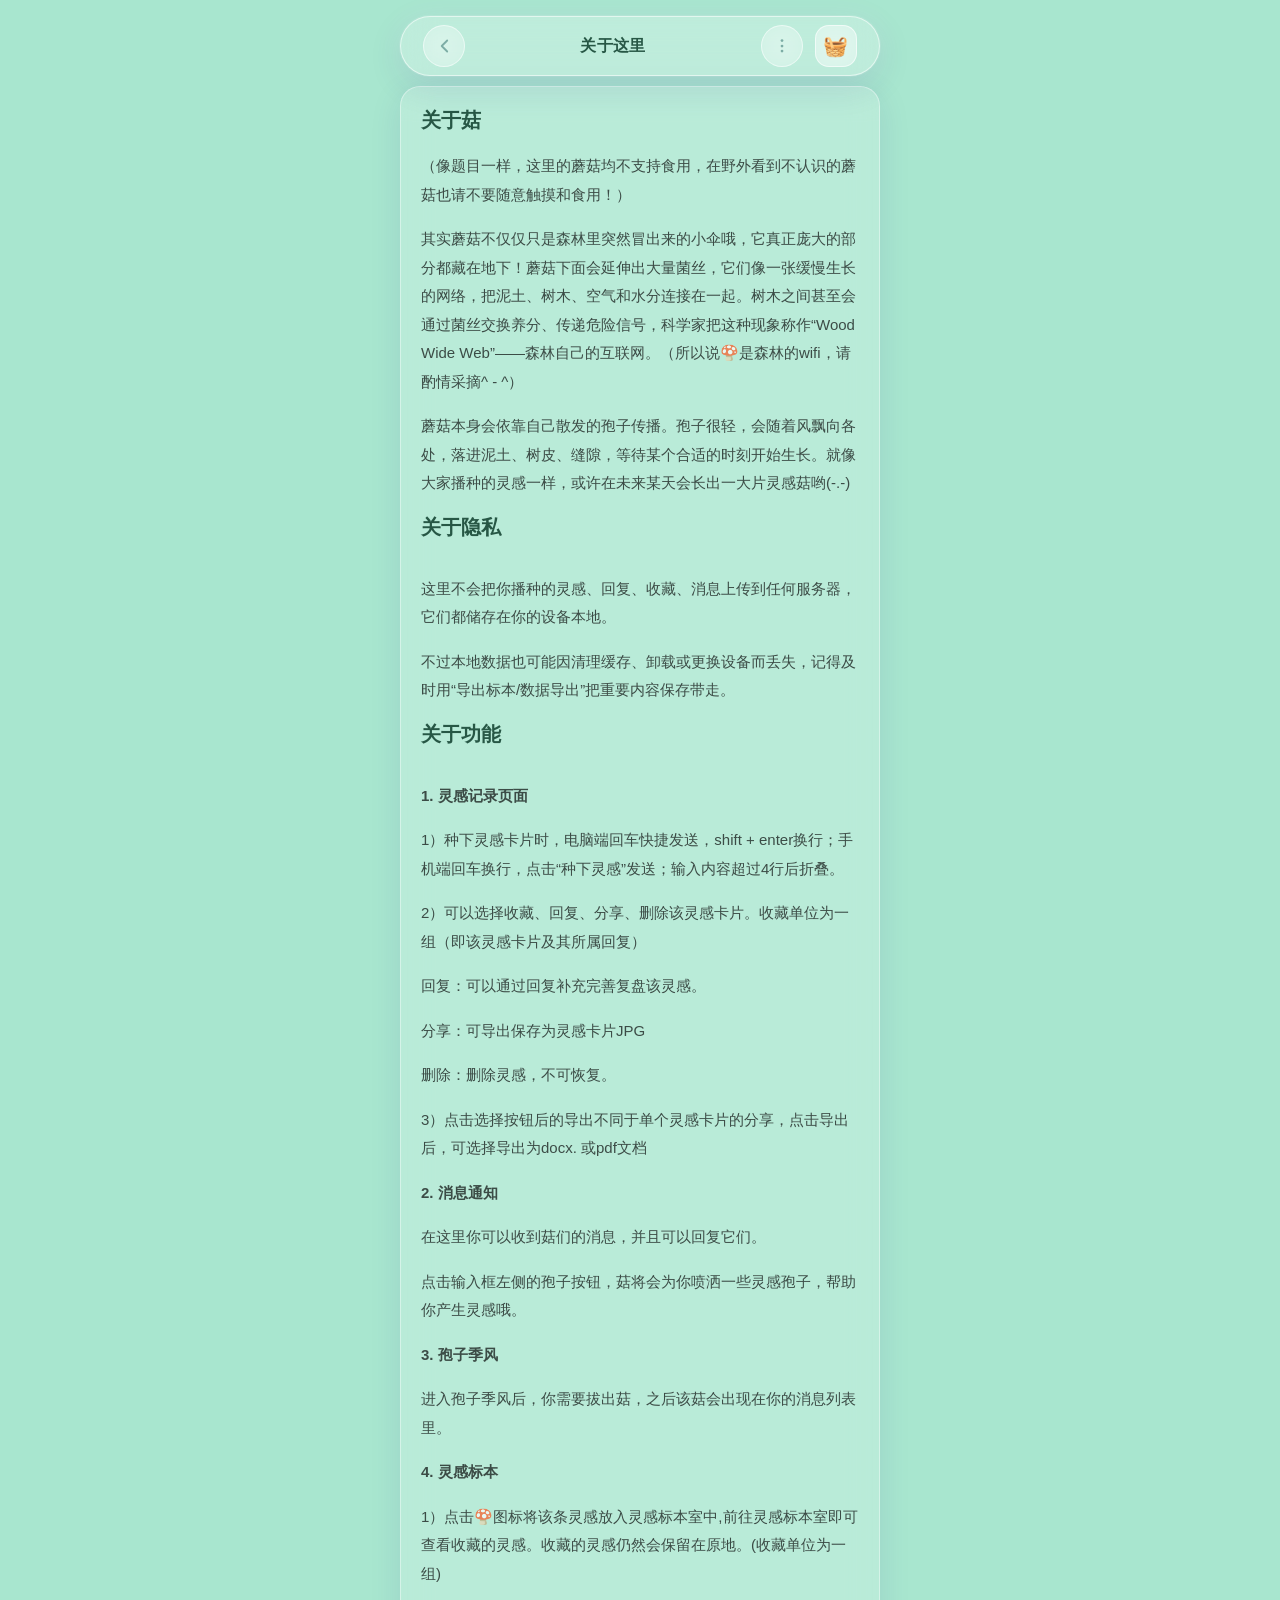
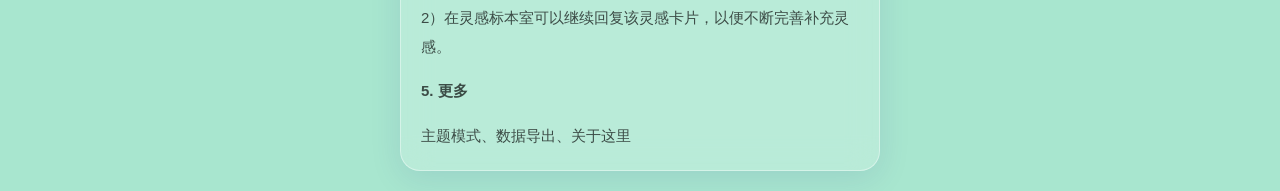
==== commit 087c59fa: "content upadate" ====
--- a/content-about-forest.html
+++ b/content-about-forest.html
@@ -35,6 +35,9 @@
             <div class="about-paragraph">（像题目一样，这里的蘑菇均不支持食用，在野外看到不认识的蘑菇也请不要随意触摸和食用！）</div>
             <div class="about-paragraph">其实蘑菇不仅仅只是森林里突然冒出来的小伞哦，它真正庞大的部分都藏在地下！蘑菇下面会延伸出大量菌丝，它们像一张缓慢生长的网络，把泥土、树木、空气和水分连接在一起。树木之间甚至会通过菌丝交换养分、传递危险信号，科学家把这种现象称作“Wood Wide Web”——森林自己的互联网。（所以说🍄是森林的wifi，请酌情采摘^ - ^）</div>
             <div class="about-paragraph">蘑菇本身会依靠自己散发的孢子传播。孢子很轻，会随着风飘向各处，落进泥土、树皮、缝隙，等待某个合适的时刻开始生长。就像大家播种的灵感一样，或许在未来某天会长出一大片灵感菇哟(-.-)</div>
+            <div class="about-title">关于隐私</div>
+            <div class="about-paragraph">这里不会把你播种的灵感、回复、收藏、消息上传到任何服务器，它们都储存在你的设备本地。</div>
+            <div class="about-paragraph">不过本地数据也可能因清理缓存、卸载或更换设备而丢失，记得及时用“导出标本/数据导出”把重要内容保存带走。</div>
             <div class="about-title">关于功能</div>
             <div class="about-paragraph"><strong>1. 灵感记录页面</strong></div>
             <div class="about-paragraph">1）种下灵感卡片时，电脑端回车快捷发送，shift + enter换行；手机端回车换行，点击“种下灵感”发送；输入内容超过4行后折叠。</div>
--- a/styles/style-ideas.css
+++ b/styles/style-ideas.css
@@ -1276,6 +1276,7 @@
     backdrop-filter: blur(18px);
     -webkit-backdrop-filter: blur(18px);
     box-shadow: 0 16px 34px rgba(31, 38, 135, 0.12), 0 0 0 1px rgba(255, 255, 255, 0.12);
+    transform: translateZ(0);
 }
 
 body.chat-page .chat-inputbar-inner:focus-within {
@@ -1315,6 +1316,9 @@
     box-shadow: none;
     backdrop-filter: blur(12px);
     -webkit-backdrop-filter: blur(12px);
+    transform: translateZ(0);
+    touch-action: manipulation;
+    -webkit-tap-highlight-color: transparent;
 }
 
 .send-icon {
@@ -1344,6 +1348,9 @@
     -webkit-backdrop-filter: blur(12px);
     font-size: 18px;
     line-height: 1;
+    transform: translateZ(0);
+    touch-action: manipulation;
+    -webkit-tap-highlight-color: transparent;
 }
 
 body.chat-page .spore-overlay {
